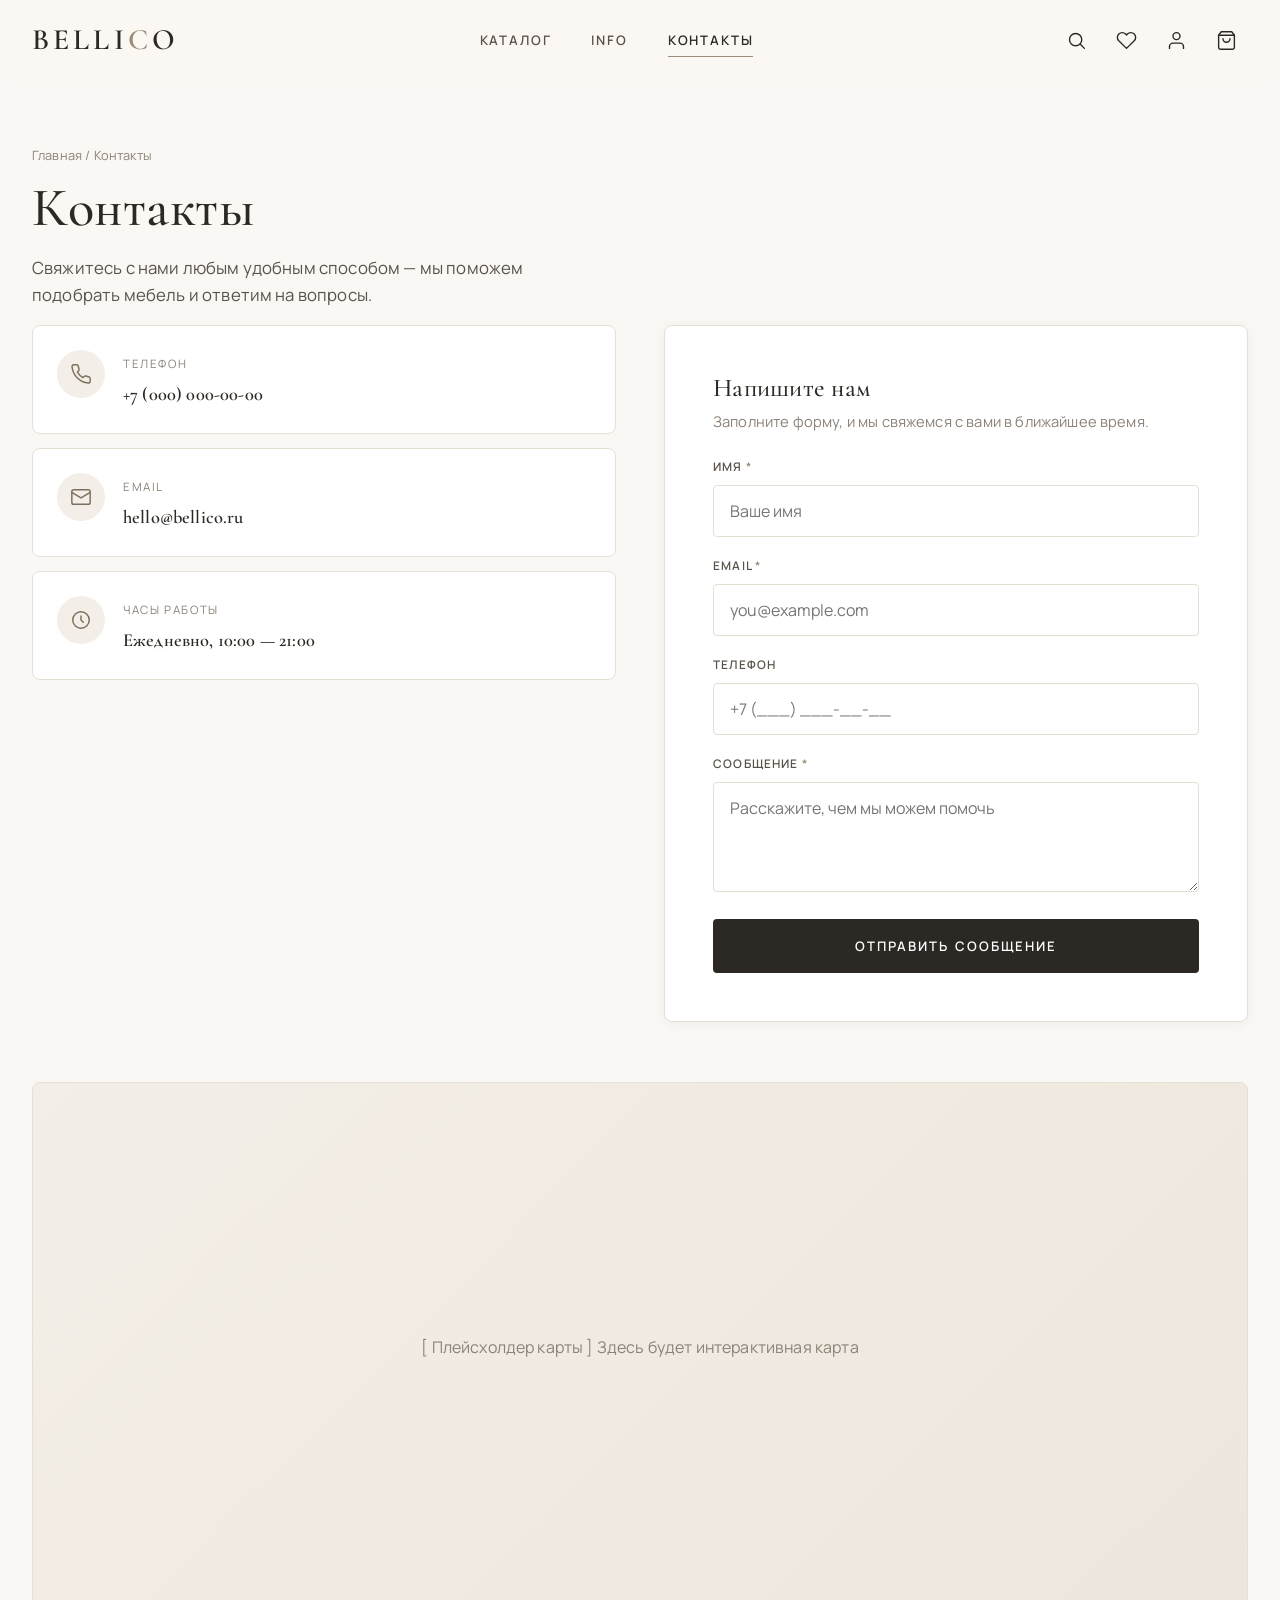
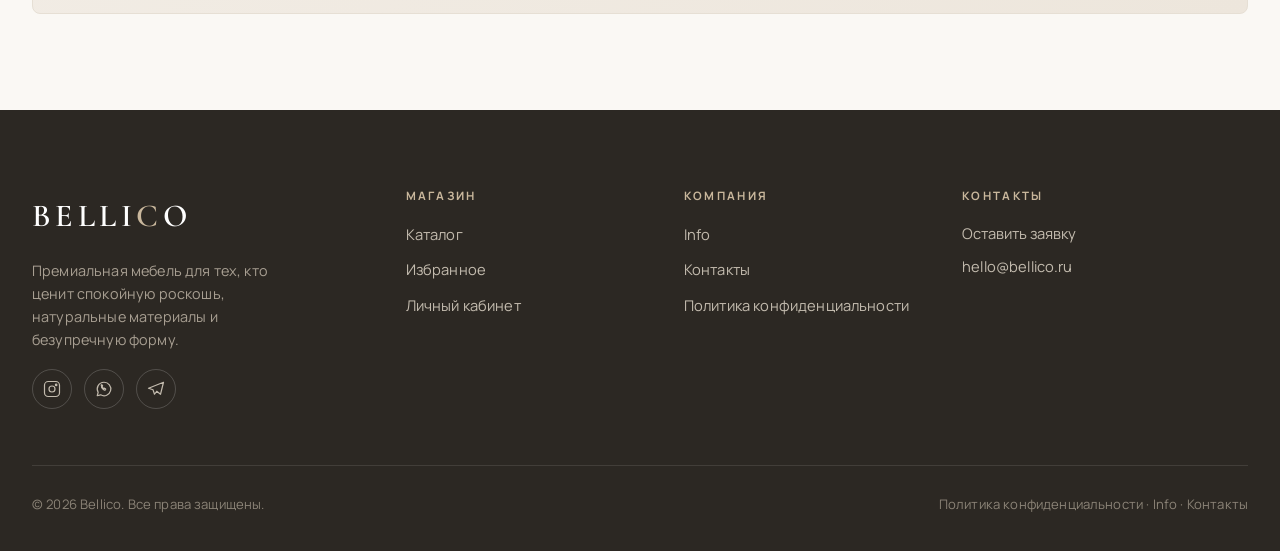
==== contacts.html @ 8c1d2661 "Initial commit: Bellico premium furniture store Static HTML/CSS/JS site with catalog, product modal," ====
<!DOCTYPE html>
<html lang="ru">
<head>
  <meta charset="UTF-8">
  <meta name="viewport" content="width=device-width, initial-scale=1">
  <title>Контакты — Bellico</title>
  <meta name="description" content="Контакты Bellico: телефон, email, адрес и форма обратной связи.">
  <meta name="theme-color" content="#FAF8F4">
  <meta property="og:title" content="Контакты — Bellico">
  <link rel="preconnect" href="https://fonts.googleapis.com">
  <link rel="preconnect" href="https://fonts.gstatic.com" crossorigin>
  <link href="https://fonts.googleapis.com/css2?family=Cormorant+Garamond:ital,wght@0,400;0,500;0,600;1,500&family=Manrope:wght@400;500;600;700&display=swap" rel="stylesheet">
  <link rel="stylesheet" href="css/styles.css">
</head>
<body data-page="contacts">
  <header id="site-header"></header>

  <main id="main">
    <div class="container">
      <div class="page-head">
        <nav class="breadcrumbs" aria-label="Хлебные крошки"><a href="index.html">Главная</a> / Контакты</nav>
        <h1 class="page-head__title">Контакты</h1>
        <p class="section__sub" style="text-align:left;max-width:560px;">Свяжитесь с нами любым удобным способом — мы поможем подобрать мебель и ответим на вопросы.</p>
      </div>

      <div class="contact-grid" style="padding-bottom:20px;">
        <!-- Contact details are edited in ONE place: js/config.js (phone/email/address/hours) -->
        <div class="contact-info">
          <div class="contact-card reveal">
            <span class="contact-card__icon"><svg viewBox="0 0 24 24" fill="none" stroke="currentColor" stroke-width="1.6"><path d="M22 16.9v3a2 2 0 0 1-2.2 2 19.8 19.8 0 0 1-8.6-3 19.5 19.5 0 0 1-6-6 19.8 19.8 0 0 1-3-8.6A2 2 0 0 1 4.1 2h3a2 2 0 0 1 2 1.7c.1 1 .4 1.9.7 2.8a2 2 0 0 1-.5 2.1L8.1 9.9a16 16 0 0 0 6 6l1.3-1.2a2 2 0 0 1 2.1-.5c.9.3 1.8.6 2.8.7a2 2 0 0 1 1.7 2Z"/></svg></span>
            <div><small>Телефон</small>
              <b><a data-field="phone" href="tel:+70000000000">+7 (000) 000-00-00</a></b>
            </div>
          </div>
          <div class="contact-card reveal">
            <span class="contact-card__icon"><svg viewBox="0 0 24 24" fill="none" stroke="currentColor" stroke-width="1.6"><rect x="2" y="4" width="20" height="16" rx="2"/><path d="m22 7-10 6L2 7"/></svg></span>
            <div><small>Email</small>
              <b><a data-field="email" href="mailto:hello@bellico.ru">hello@bellico.ru</a></b>
            </div>
          </div>
          <div class="contact-card reveal">
            <span class="contact-card__icon"><svg viewBox="0 0 24 24" fill="none" stroke="currentColor" stroke-width="1.6"><circle cx="12" cy="12" r="9"/><path d="M12 7v5l3 3"/></svg></span>
            <div><small>Часы работы</small>
              <b data-field="hours">Ежедневно, 10:00 — 21:00</b>
            </div>
          </div>
        </div>

        <!-- CONTACT FORM -->
        <div class="card card--pad-lg reveal">
          <h2 style="font-size:1.6rem;margin-bottom:8px;">Напишите нам</h2>
          <p class="muted" style="margin-bottom:24px;font-size:.92rem;">Заполните форму, и мы свяжемся с вами в ближайшее время.</p>
          <form id="contact-form" novalidate>
            <div class="field">
              <label for="cf-name">Имя <span class="req">*</span></label>
              <input class="input" id="cf-name" name="cf-name" type="text" placeholder="Ваше имя" autocomplete="name">
              <div class="field__error"></div>
            </div>
            <div class="field">
              <label for="cf-email">Email <span class="req">*</span></label>
              <input class="input" id="cf-email" name="cf-email" type="email" placeholder="you@example.com" autocomplete="email">
              <div class="field__error"></div>
            </div>
            <div class="field">
              <label for="cf-phone">Телефон</label>
              <input class="input" id="cf-phone" name="cf-phone" type="tel" placeholder="+7 (___) ___-__-__" autocomplete="tel">
              <div class="field__error"></div>
            </div>
            <div class="field">
              <label for="cf-message">Сообщение <span class="req">*</span></label>
              <textarea class="textarea" id="cf-message" name="cf-message" placeholder="Расскажите, чем мы можем помочь"></textarea>
              <div class="field__error"></div>
            </div>
            <button class="btn btn--block btn--lg" type="submit">Отправить сообщение</button>
          </form>
        </div>
      </div>

      <!-- EDITABLE: map placeholder -->
      <div class="map-block reveal" style="margin-bottom:20px;">
        <span>[ Плейсхолдер карты ] Здесь будет интерактивная карта</span>
      </div>
    </div>
  </main>

  <footer id="site-footer"></footer>

  <script src="js/config.js"></script>
  <script src="js/data.js"></script>
  <script src="js/state.js"></script>
  <script src="js/components.js"></script>
  <script src="js/shop.js"></script>
  <script src="js/account.js"></script>
  <script src="js/checkout.js"></script>
  <script src="js/app.js"></script>
</body>
</html>
---- css/styles.css ----
/* ============================================================
   BELLICO — Premium furniture boutique
   Design system & components
   ============================================================ */

/* ---------- Design tokens ---------- */
:root {
  /* Warm neutral palette */
  --bg:        #FAF8F4; /* ivory */
  --bg-soft:   #F3EEE7; /* warm sand */
  --surface:   #FFFFFF;
  --beige:     #EDE6DC;
  --taupe:     #B9AC9B; /* muted taupe */
  --taupe-dk:  #9C8B76;
  --line:      #E6DFD4;
  --line-soft: #EFE9E1;

  --text:      #2C2823; /* warm near-black */
  --text-soft: #5A534A;
  --muted:     #8C8278;
  --accent:    #9C8B76; /* bronze taupe */
  --accent-dk: #7E6F5C;
  --danger:    #B26A5B;
  --success:   #7C8A6F;

  --gold:      #C9B79C;

  /* Typography */
  --font-serif: "Cormorant Garamond", "Times New Roman", Georgia, serif;
  --font-sans:  "Manrope", -apple-system, BlinkMacSystemFont, "Segoe UI", Roboto, Helvetica, Arial, sans-serif;

  /* Spacing & shape */
  --radius:    4px;
  --radius-lg: 8px;
  --shadow-sm: 0 2px 12px rgba(44, 40, 35, 0.05);
  --shadow:    0 12px 40px rgba(44, 40, 35, 0.10);
  --shadow-lg: 0 30px 80px rgba(44, 40, 35, 0.18);

  --container: 1280px;
  --header-h: 80px;

  --ease: cubic-bezier(0.22, 0.61, 0.36, 1);
  --ease-soft: cubic-bezier(0.4, 0, 0.2, 1);
}

/* ---------- Reset ---------- */
*, *::before, *::after { box-sizing: border-box; }
* { margin: 0; padding: 0; }

html { scroll-behavior: smooth; -webkit-text-size-adjust: 100%; }

body {
  font-family: var(--font-sans);
  color: var(--text);
  background: var(--bg);
  line-height: 1.6;
  font-size: 16px;
  font-weight: 400;
  letter-spacing: 0.01em;
  -webkit-font-smoothing: antialiased;
  -moz-osx-font-smoothing: grayscale;
  overflow-x: hidden;
}

body.no-scroll { overflow: hidden; }

img { max-width: 100%; display: block; }
a { color: inherit; text-decoration: none; }
button { font-family: inherit; cursor: pointer; border: none; background: none; color: inherit; }
input, textarea, select { font-family: inherit; font-size: 1rem; color: inherit; }
ul { list-style: none; }

h1, h2, h3, h4 { font-family: var(--font-serif); font-weight: 500; line-height: 1.1; letter-spacing: 0.01em; }

:focus-visible { outline: 2px solid var(--accent); outline-offset: 3px; border-radius: 2px; }

::selection { background: var(--beige); color: var(--text); }

/* ---------- Layout helpers ---------- */
.container { width: 100%; max-width: var(--container); margin: 0 auto; padding: 0 32px; }

.section { padding: 96px 0; }
.section--tight { padding: 64px 0; }

.section__head { text-align: center; max-width: 640px; margin: 0 auto 56px; }
.section__eyebrow {
  display: inline-block;
  font-family: var(--font-sans);
  font-size: 0.72rem;
  letter-spacing: 0.32em;
  text-transform: uppercase;
  color: var(--accent);
  margin-bottom: 18px;
  font-weight: 600;
}
.section__title { font-size: clamp(2rem, 4vw, 3.1rem); color: var(--text); }
.section__sub { margin-top: 16px; color: var(--text-soft); font-size: 1.05rem; }

.center { text-align: center; }
.mt-48 { margin-top: 48px; }
.muted { color: var(--muted); }

/* ---------- Buttons ---------- */
.btn {
  display: inline-flex;
  align-items: center;
  justify-content: center;
  gap: 10px;
  padding: 15px 32px;
  font-family: var(--font-sans);
  font-size: 0.8rem;
  font-weight: 600;
  letter-spacing: 0.16em;
  text-transform: uppercase;
  border-radius: var(--radius);
  background: var(--text);
  color: #fff;
  transition: background .35s var(--ease), transform .35s var(--ease), box-shadow .35s var(--ease), opacity .3s;
  white-space: nowrap;
}
.btn:hover { background: var(--accent-dk); transform: translateY(-2px); box-shadow: var(--shadow); }
.btn:active { transform: translateY(0); }

.btn--ghost { background: transparent; color: var(--text); border: 1px solid var(--line); }
.btn--ghost:hover { background: var(--text); color: #fff; border-color: var(--text); }

.btn--accent { background: var(--accent); }
.btn--accent:hover { background: var(--accent-dk); }

.btn--block { width: 100%; }
.btn--lg { padding: 18px 44px; font-size: 0.82rem; }
.btn--sm { padding: 11px 20px; font-size: 0.72rem; }

.btn:disabled, .btn[aria-disabled="true"] {
  opacity: 0.5; cursor: not-allowed; transform: none; box-shadow: none; background: var(--taupe);
}

.link-underline {
  position: relative; font-weight: 600; font-size: 0.8rem; letter-spacing: 0.12em;
  text-transform: uppercase; color: var(--accent-dk);
}
.link-underline::after {
  content: ""; position: absolute; left: 0; bottom: -4px; width: 100%; height: 1px;
  background: var(--accent); transform: scaleX(0); transform-origin: left; transition: transform .4s var(--ease);
}
.link-underline:hover::after { transform: scaleX(1); }

/* ============================================================
   HEADER
   ============================================================ */
.header {
  position: sticky; top: 0; z-index: 100;
  background: rgba(250, 248, 244, 0.82);
  backdrop-filter: saturate(140%) blur(14px);
  -webkit-backdrop-filter: saturate(140%) blur(14px);
  border-bottom: 1px solid transparent;
  transition: border-color .4s var(--ease), background .4s var(--ease), box-shadow .4s var(--ease);
}
.header--scrolled { border-bottom-color: var(--line); box-shadow: 0 1px 20px rgba(44,40,35,.04); }

.header__inner {
  height: var(--header-h);
  display: flex; align-items: center; justify-content: space-between; gap: 24px;
}

.logo {
  font-family: var(--font-serif);
  font-size: 1.85rem; font-weight: 600; letter-spacing: 0.14em;
  text-transform: uppercase; color: var(--text); line-height: 1;
}
.logo span { color: var(--accent); }

.nav { display: flex; align-items: center; gap: 40px; }
.nav__link {
  position: relative; font-size: 0.82rem; font-weight: 600; letter-spacing: 0.14em;
  text-transform: uppercase; color: var(--text-soft); padding: 6px 0; transition: color .3s;
}
.nav__link::after {
  content: ""; position: absolute; left: 0; bottom: 0; width: 100%; height: 1px;
  background: var(--accent); transform: scaleX(0); transform-origin: center; transition: transform .4s var(--ease);
}
.nav__link:hover, .nav__link[aria-current="page"] { color: var(--text); }
.nav__link:hover::after, .nav__link[aria-current="page"]::after { transform: scaleX(1); }

.header__actions { display: flex; align-items: center; gap: 6px; }

.icon-btn {
  position: relative;
  width: 44px; height: 44px;
  display: inline-flex; align-items: center; justify-content: center;
  border-radius: 50%; color: var(--text); transition: background .3s, color .3s, transform .3s;
}
.icon-btn:hover { background: var(--beige); transform: translateY(-1px); }
.icon-btn svg { width: 21px; height: 21px; }

.badge {
  position: absolute; top: 4px; right: 4px;
  min-width: 18px; height: 18px; padding: 0 5px;
  border-radius: 999px; background: var(--accent); color: #fff;
  font-size: 0.62rem; font-weight: 700; font-family: var(--font-sans);
  display: flex; align-items: center; justify-content: center;
  transform: scale(0); transition: transform .3s var(--ease);
}
.badge.is-visible { transform: scale(1); }

.burger { display: none; }

/* ============================================================
   HERO
   ============================================================ */
.hero {
  position: relative;
  min-height: calc(86vh - var(--header-h));
  display: flex; align-items: center;
  background: linear-gradient(180deg, var(--bg) 0%, var(--bg-soft) 100%);
  overflow: hidden;
}
.hero__grid {
  display: grid; grid-template-columns: 1.05fr 1fr; gap: 48px; align-items: center; width: 100%;
}
.hero__content { max-width: 540px; }
.hero__eyebrow {
  font-size: 0.72rem; letter-spacing: 0.34em; text-transform: uppercase;
  color: var(--accent); font-weight: 600; margin-bottom: 24px; display: block;
}
.hero__title {
  font-size: clamp(2.8rem, 6vw, 5rem); line-height: 1.02; color: var(--text); margin-bottom: 26px;
}
.hero__title em { font-style: italic; color: var(--accent); }
.hero__text { font-size: 1.12rem; color: var(--text-soft); margin-bottom: 38px; max-width: 460px; }
.hero__actions { display: flex; gap: 16px; flex-wrap: wrap; }

.hero__visual {
  position: relative; aspect-ratio: 4/4.4; border-radius: var(--radius-lg);
  overflow: hidden; box-shadow: var(--shadow-lg);
}
.hero__visual img { width: 100%; height: 100%; object-fit: cover; }
.hero__tag {
  position: absolute; left: 24px; bottom: 24px;
  background: rgba(255,255,255,.9); backdrop-filter: blur(6px);
  padding: 14px 20px; border-radius: var(--radius); box-shadow: var(--shadow-sm);
}
.hero__tag small { display: block; font-size: 0.66rem; letter-spacing: 0.2em; text-transform: uppercase; color: var(--accent); }
.hero__tag strong { font-family: var(--font-serif); font-size: 1.3rem; font-weight: 600; }

/* Marquee strip of values */
.strip { border-top: 1px solid var(--line); border-bottom: 1px solid var(--line); background: var(--surface); }
.strip__row { display: flex; flex-wrap: wrap; justify-content: space-between; gap: 24px; padding: 28px 0; }
.strip__item { display: flex; align-items: center; gap: 14px; color: var(--text-soft); }
.strip__item svg { width: 26px; height: 26px; color: var(--accent); flex: none; }
.strip__item small { display: block; font-size: 0.72rem; letter-spacing: 0.06em; color: var(--muted); }
.strip__item b { font-weight: 600; font-size: 0.92rem; color: var(--text); }

/* ============================================================
   TOOLBAR (search / filter / sort)
   ============================================================ */
.toolbar {
  display: flex; align-items: center; gap: 18px; flex-wrap: wrap;
  margin-bottom: 40px; padding-bottom: 28px; border-bottom: 1px solid var(--line);
}
.toolbar__search {
  position: relative; flex: 1 1 280px; max-width: 360px;
}
.toolbar__search svg { position: absolute; left: 16px; top: 50%; transform: translateY(-50%); width: 18px; height: 18px; color: var(--muted); }
.toolbar__search input {
  width: 100%; padding: 13px 16px 13px 46px;
  border: 1px solid var(--line); border-radius: var(--radius); background: var(--surface);
  transition: border-color .3s, box-shadow .3s;
}
.toolbar__search input:focus { outline: none; border-color: var(--taupe); box-shadow: var(--shadow-sm); }

.filters { display: flex; gap: 10px; flex-wrap: wrap; }
.chip {
  padding: 9px 18px; border: 1px solid var(--line); border-radius: 999px;
  font-size: 0.78rem; font-weight: 600; letter-spacing: 0.04em; color: var(--text-soft);
  background: var(--surface); transition: all .3s var(--ease);
}
.chip:hover { border-color: var(--taupe); color: var(--text); }
.chip.is-active { background: var(--text); color: #fff; border-color: var(--text); }

.toolbar__sort { margin-left: auto; display: flex; align-items: center; gap: 10px; }
.toolbar__sort label { font-size: 0.74rem; letter-spacing: 0.1em; text-transform: uppercase; color: var(--muted); }
.select {
  padding: 11px 38px 11px 16px; border: 1px solid var(--line); border-radius: var(--radius);
  background: var(--surface) url("data:image/svg+xml,%3Csvg xmlns='http://www.w3.org/2000/svg' width='12' height='12' viewBox='0 0 24 24' fill='none' stroke='%238C8278' stroke-width='2'%3E%3Cpath d='M6 9l6 6 6-6'/%3E%3C/svg%3E") no-repeat right 14px center;
  appearance: none; -webkit-appearance: none; font-size: 0.82rem; font-weight: 600; cursor: pointer;
}
.select:focus { outline: none; border-color: var(--taupe); }

.result-count { font-size: 0.85rem; color: var(--muted); margin-bottom: 28px; }

/* ============================================================
   PRODUCT GRID & CARD
   ============================================================ */
.product-grid {
  display: grid; grid-template-columns: repeat(3, 1fr); gap: 36px 32px;
}

.product-card {
  position: relative; cursor: pointer;
  opacity: 0; transform: translateY(24px);
  transition: opacity .7s var(--ease), transform .7s var(--ease);
}
.product-card.is-in { opacity: 1; transform: none; }

.product-card__media {
  position: relative; aspect-ratio: 4/4.6; overflow: hidden;
  border-radius: var(--radius-lg); background: var(--bg-soft); margin-bottom: 18px;
}
.product-card__img {
  width: 100%; height: 100%; object-fit: cover;
  transition: transform 1.1s var(--ease);
}
.product-card:hover .product-card__img { transform: scale(1.07); }

.product-card__overlay {
  position: absolute; inset: 0;
  background: linear-gradient(180deg, rgba(44,40,35,0) 45%, rgba(44,40,35,0.55) 100%);
  opacity: 0; transition: opacity .5s var(--ease);
  display: flex; align-items: flex-end; justify-content: center; padding: 24px;
}
.product-card:hover .product-card__overlay { opacity: 1; }

.product-card__more {
  color: #fff; font-size: 0.74rem; font-weight: 600; letter-spacing: 0.18em; text-transform: uppercase;
  display: inline-flex; align-items: center; gap: 8px;
  transform: translateY(14px); opacity: 0; transition: transform .5s var(--ease) .05s, opacity .5s var(--ease) .05s;
  padding: 11px 22px; border: 1px solid rgba(255,255,255,.6); border-radius: var(--radius);
  background: rgba(255,255,255,.12); backdrop-filter: blur(4px);
}
.product-card:hover .product-card__more { transform: none; opacity: 1; }

.product-card__badge {
  position: absolute; top: 14px; left: 14px; z-index: 2;
  background: var(--surface); color: var(--accent-dk);
  font-size: 0.62rem; font-weight: 700; letter-spacing: 0.14em; text-transform: uppercase;
  padding: 7px 12px; border-radius: 999px; box-shadow: var(--shadow-sm);
}

.fav-btn {
  position: absolute; top: 12px; right: 12px; z-index: 2;
  width: 40px; height: 40px; border-radius: 50%;
  background: rgba(255,255,255,.85); backdrop-filter: blur(6px);
  display: flex; align-items: center; justify-content: center;
  color: var(--text-soft); box-shadow: var(--shadow-sm);
  transition: transform .3s var(--ease), color .3s, background .3s;
}
.fav-btn:hover { transform: scale(1.1); color: var(--danger); }
.fav-btn svg { width: 19px; height: 19px; transition: fill .3s; fill: none; stroke: currentColor; stroke-width: 1.6; }
.fav-btn.is-active { color: var(--danger); }
.fav-btn.is-active svg { fill: var(--danger); }

.product-card__info { display: flex; justify-content: space-between; align-items: baseline; gap: 12px; }
.product-card__cat { font-size: 0.68rem; letter-spacing: 0.16em; text-transform: uppercase; color: var(--accent); margin-bottom: 6px; }
.product-card__name { font-size: 1.32rem; color: var(--text); font-weight: 500; line-height: 1.2; }

.product-card__price {
  font-family: var(--font-serif); font-size: 1.3rem; font-weight: 600; color: var(--text); white-space: nowrap;
  opacity: 0; transform: translateY(6px);
  transition: opacity .45s var(--ease), transform .45s var(--ease);
}
.product-card:hover .product-card__price { opacity: 1; transform: none; }
.product-card__price del { color: var(--muted); font-size: 0.85em; margin-right: 8px; font-weight: 400; }

.product-card__swatches { display: flex; gap: 6px; margin-top: 12px; }
.swatch-dot { width: 16px; height: 16px; border-radius: 50%; border: 1px solid rgba(0,0,0,.08); box-shadow: inset 0 0 0 2px var(--surface); }

.load-more-wrap { display: flex; justify-content: center; margin-top: 64px; }

.empty-state { text-align: center; padding: 80px 20px; color: var(--muted); }
.empty-state h3 { font-size: 1.6rem; color: var(--text); margin-bottom: 10px; }

/* ============================================================
   MODAL (product quick view)
   ============================================================ */
.modal {
  position: fixed; inset: 0; z-index: 1000;
  display: flex; align-items: center; justify-content: center; padding: 32px;
  visibility: hidden; opacity: 0; transition: opacity .4s var(--ease), visibility .4s;
}
.modal.is-open { visibility: visible; opacity: 1; }
.modal__overlay { position: absolute; inset: 0; background: rgba(30, 27, 23, 0.55); backdrop-filter: blur(4px); }

.modal__dialog {
  position: relative; z-index: 2;
  width: 100%; max-width: 1060px; max-height: 90vh; overflow-y: auto;
  background: var(--surface); border-radius: var(--radius-lg); box-shadow: var(--shadow-lg);
  transform: translateY(30px) scale(.98); transition: transform .45s var(--ease);
}
.modal.is-open .modal__dialog { transform: none; }

.modal__close {
  position: absolute; top: 18px; right: 18px; z-index: 5;
  width: 44px; height: 44px; border-radius: 50%; background: rgba(255,255,255,.9);
  display: flex; align-items: center; justify-content: center; color: var(--text);
  box-shadow: var(--shadow-sm); transition: transform .3s, background .3s;
}
.modal__close:hover { transform: rotate(90deg); background: var(--beige); }
.modal__close svg { width: 20px; height: 20px; }

.modal__grid { display: grid; grid-template-columns: 1.05fr 1fr; }

.gallery { background: var(--bg-soft); padding: 24px; display: flex; flex-direction: column; gap: 16px; }
.gallery__main { aspect-ratio: 4/4.4; border-radius: var(--radius); overflow: hidden; background: var(--beige); }
.gallery__main img { width: 100%; height: 100%; object-fit: cover; animation: fade .5s var(--ease); }
.gallery__thumbs { display: flex; gap: 12px; }
.gallery__thumb {
  flex: 1; aspect-ratio: 1; border-radius: var(--radius); overflow: hidden;
  border: 2px solid transparent; transition: border-color .3s; opacity: .7;
}
.gallery__thumb img { width: 100%; height: 100%; object-fit: cover; }
.gallery__thumb.is-active { border-color: var(--accent); opacity: 1; }
.gallery__thumb:hover { opacity: 1; }

.modal__body { padding: 44px 44px 40px; }
.modal__cat { font-size: 0.7rem; letter-spacing: 0.2em; text-transform: uppercase; color: var(--accent); margin-bottom: 12px; }
.modal__title { font-size: 2.4rem; color: var(--text); margin-bottom: 16px; }
.modal__price { font-family: var(--font-serif); font-size: 2rem; font-weight: 600; color: var(--text); margin-bottom: 22px; }
.modal__price del { color: var(--muted); font-size: 0.6em; margin-right: 12px; font-weight: 400; }
.modal__desc { color: var(--text-soft); margin-bottom: 28px; line-height: 1.7; }

.modal__section-title {
  font-family: var(--font-sans); font-size: 0.72rem; letter-spacing: 0.2em; text-transform: uppercase;
  color: var(--muted); margin-bottom: 16px; font-weight: 700;
}

.specs { width: 100%; margin-bottom: 30px; border-top: 1px solid var(--line); }
.specs__row { display: flex; justify-content: space-between; gap: 16px; padding: 12px 0; border-bottom: 1px solid var(--line-soft); }
.specs__row dt { color: var(--muted); font-size: 0.9rem; }
.specs__row dd { color: var(--text); font-weight: 600; font-size: 0.9rem; text-align: right; }

.variants { margin-bottom: 32px; }
.variants__grid { display: flex; gap: 12px; flex-wrap: wrap; }
.variant-card {
  display: flex; align-items: center; gap: 12px; padding: 8px 14px 8px 8px;
  border: 1px solid var(--line); border-radius: var(--radius); background: var(--surface);
  transition: border-color .3s, box-shadow .3s, transform .3s;
}
.variant-card:hover { border-color: var(--taupe); transform: translateY(-2px); box-shadow: var(--shadow-sm); }
.variant-card.is-active { border-color: var(--accent); box-shadow: 0 0 0 1px var(--accent); }
.variant-card__swatch { width: 44px; height: 44px; border-radius: var(--radius); object-fit: cover; border: 1px solid var(--line); }
.variant-card__label { text-align: left; }
.variant-card__label b { display: block; font-size: 0.85rem; font-weight: 600; }
.variant-card__label small { font-size: 0.75rem; color: var(--muted); }

.modal__buy { display: flex; align-items: stretch; gap: 14px; margin-bottom: 14px; flex-wrap: wrap; }

.qty {
  display: inline-flex; align-items: center; border: 1px solid var(--line); border-radius: var(--radius); overflow: hidden;
}
.qty button { width: 46px; height: 52px; font-size: 1.2rem; color: var(--text-soft); transition: background .25s; }
.qty button:hover { background: var(--beige); }
.qty input { width: 46px; height: 52px; text-align: center; border: none; background: transparent; font-weight: 700; }
.qty input::-webkit-outer-spin-button, .qty input::-webkit-inner-spin-button { -webkit-appearance: none; }

.modal__buy .btn { flex: 1; }

.modal__note { display: flex; align-items: center; gap: 10px; color: var(--muted); font-size: 0.82rem; margin-top: 8px; }
.modal__note svg { width: 16px; height: 16px; color: var(--accent); flex: none; }

/* ============================================================
   CART DRAWER
   ============================================================ */
.drawer { position: fixed; inset: 0; z-index: 1100; visibility: hidden; }
.drawer.is-open { visibility: visible; }
.drawer__overlay {
  position: absolute; inset: 0; background: rgba(30,27,23,.5);
  opacity: 0; transition: opacity .45s var(--ease);
}
.drawer.is-open .drawer__overlay { opacity: 1; }
.drawer__panel {
  position: absolute; top: 0; right: 0; height: 100%; width: 440px; max-width: 92vw;
  background: var(--surface); box-shadow: var(--shadow-lg);
  display: flex; flex-direction: column;
  transform: translateX(100%); transition: transform .5s var(--ease);
}
.drawer.is-open .drawer__panel { transform: none; }

.drawer__head {
  display: flex; align-items: center; justify-content: space-between;
  padding: 26px 28px; border-bottom: 1px solid var(--line);
}
.drawer__head h3 { font-size: 1.5rem; }
.drawer__head span { color: var(--muted); font-size: 0.85rem; font-family: var(--font-sans); }

.drawer__body { flex: 1; overflow-y: auto; padding: 8px 28px; }

.cart-item { display: flex; gap: 16px; padding: 20px 0; border-bottom: 1px solid var(--line-soft); }
.cart-item__img { width: 84px; height: 96px; border-radius: var(--radius); object-fit: cover; background: var(--bg-soft); flex: none; }
.cart-item__main { flex: 1; min-width: 0; }
.cart-item__name { font-family: var(--font-serif); font-size: 1.18rem; font-weight: 600; line-height: 1.2; }
.cart-item__variant { font-size: 0.78rem; color: var(--muted); margin: 2px 0 10px; }
.cart-item__row { display: flex; align-items: center; justify-content: space-between; }
.cart-item__price { font-weight: 700; font-family: var(--font-serif); font-size: 1.1rem; }

.qty--sm { border-color: var(--line); }
.qty--sm button { width: 32px; height: 34px; font-size: 1rem; }
.qty--sm input { width: 34px; height: 34px; font-size: 0.85rem; }

.cart-item__remove { font-size: 0.74rem; color: var(--muted); letter-spacing: 0.04em; margin-top: 10px; transition: color .3s; }
.cart-item__remove:hover { color: var(--danger); }

.drawer__empty { text-align: center; padding: 60px 24px; color: var(--muted); }
.drawer__empty svg { width: 48px; height: 48px; color: var(--taupe); margin-bottom: 18px; }
.drawer__empty h4 { font-size: 1.4rem; color: var(--text); margin-bottom: 8px; }

.drawer__foot { padding: 24px 28px; border-top: 1px solid var(--line); background: var(--bg-soft); }
.drawer__total { display: flex; justify-content: space-between; align-items: baseline; margin-bottom: 8px; }
.drawer__total span { color: var(--text-soft); }
.drawer__total b { font-family: var(--font-serif); font-size: 1.7rem; font-weight: 600; }
.drawer__sub { font-size: 0.78rem; color: var(--muted); margin-bottom: 18px; }
.drawer__foot .btn { margin-bottom: 10px; }

/* ============================================================
   FORMS / AUTH / ACCOUNT
   ============================================================ */
.page-head { padding: 64px 0 16px; }
.page-head__eyebrow { font-size: 0.72rem; letter-spacing: 0.3em; text-transform: uppercase; color: var(--accent); font-weight: 600; }
.page-head__title { font-size: clamp(2.2rem, 5vw, 3.4rem); margin-top: 14px; }
.breadcrumbs { font-size: 0.8rem; color: var(--muted); margin-bottom: 8px; }
.breadcrumbs a:hover { color: var(--accent); }

.field { margin-bottom: 20px; }
.field label { display: block; font-size: 0.74rem; letter-spacing: 0.1em; text-transform: uppercase; color: var(--text-soft); font-weight: 600; margin-bottom: 8px; }
.field .req { color: var(--accent); }
.input, .textarea {
  width: 100%; padding: 14px 16px; border: 1px solid var(--line); border-radius: var(--radius);
  background: var(--surface); transition: border-color .3s, box-shadow .3s;
}
.input:focus, .textarea:focus, .select:focus { outline: none; border-color: var(--taupe); box-shadow: var(--shadow-sm); }
.textarea { resize: vertical; min-height: 110px; }
.field__error { color: var(--danger); font-size: 0.78rem; margin-top: 6px; display: none; }
.field.has-error .input, .field.has-error .textarea { border-color: var(--danger); }
.field.has-error .field__error { display: block; }
.form-grid { display: grid; grid-template-columns: 1fr 1fr; gap: 0 24px; }
.form-grid .span-2 { grid-column: 1 / -1; }

.auth-wrap { max-width: 460px; margin: 0 auto; }
.card {
  background: var(--surface); border: 1px solid var(--line); border-radius: var(--radius-lg);
  padding: 40px; box-shadow: var(--shadow-sm);
}
.card--pad-lg { padding: 48px; }

.auth-tabs { display: flex; border-bottom: 1px solid var(--line); margin-bottom: 32px; }
.auth-tabs button {
  flex: 1; padding: 14px 0; font-weight: 600; letter-spacing: 0.06em; color: var(--muted);
  border-bottom: 2px solid transparent; margin-bottom: -1px; transition: color .3s, border-color .3s;
}
.auth-tabs button.is-active { color: var(--text); border-bottom-color: var(--accent); }

.form-aside { font-size: 0.85rem; color: var(--muted); text-align: center; margin-top: 18px; }
.form-aside a { color: var(--accent-dk); font-weight: 600; }

.checkbox { display: flex; gap: 10px; align-items: flex-start; font-size: 0.85rem; color: var(--text-soft); cursor: pointer; }
.checkbox input { margin-top: 3px; accent-color: var(--accent); width: 16px; height: 16px; }

/* Dashboard */
.dash { display: grid; grid-template-columns: 260px 1fr; gap: 40px; align-items: start; }
.dash__nav { position: sticky; top: calc(var(--header-h) + 24px); display: flex; flex-direction: column; gap: 4px;
  background: var(--surface); border: 1px solid var(--line); border-radius: var(--radius-lg); padding: 14px; }
.dash__user { padding: 18px 14px 20px; border-bottom: 1px solid var(--line-soft); margin-bottom: 10px; }
.dash__avatar { width: 56px; height: 56px; border-radius: 50%; background: var(--beige); color: var(--accent-dk);
  display: flex; align-items: center; justify-content: center; font-family: var(--font-serif); font-size: 1.5rem; font-weight: 600; margin-bottom: 12px; }
.dash__user b { display: block; font-size: 1rem; }
.dash__user small { color: var(--muted); font-size: 0.8rem; word-break: break-all; }
.dash__nav button {
  text-align: left; padding: 12px 14px; border-radius: var(--radius); font-size: 0.9rem; font-weight: 600;
  color: var(--text-soft); display: flex; align-items: center; gap: 12px; transition: background .3s, color .3s;
}
.dash__nav button svg { width: 18px; height: 18px; color: var(--muted); }
.dash__nav button:hover { background: var(--bg-soft); color: var(--text); }
.dash__nav button.is-active { background: var(--text); color: #fff; }
.dash__nav button.is-active svg { color: var(--gold); }
.dash__nav .logout { color: var(--danger); margin-top: 6px; border-top: 1px solid var(--line-soft); border-radius: 0; padding-top: 16px; }

.dash__panel { min-height: 360px; }
.panel { display: none; animation: fade .4s var(--ease); }
.panel.is-active { display: block; }
.panel__title { font-size: 1.8rem; margin-bottom: 24px; }

.info-row { display: flex; justify-content: space-between; gap: 16px; padding: 16px 0; border-bottom: 1px solid var(--line-soft); }
.info-row span { color: var(--muted); }
.info-row b { font-weight: 600; }

.order-card { border: 1px solid var(--line); border-radius: var(--radius-lg); padding: 22px; margin-bottom: 18px; }
.order-card__head { display: flex; justify-content: space-between; flex-wrap: wrap; gap: 12px; margin-bottom: 16px; padding-bottom: 16px; border-bottom: 1px solid var(--line-soft); }
.order-card__head h4 { font-size: 1.2rem; }
.order-card__head small { color: var(--muted); }
.status { font-size: 0.7rem; font-weight: 700; letter-spacing: 0.08em; text-transform: uppercase; padding: 6px 12px; border-radius: 999px; background: var(--bg-soft); color: var(--success); }
.order-line { display: flex; align-items: center; gap: 14px; padding: 8px 0; }
.order-line img { width: 54px; height: 60px; border-radius: var(--radius); object-fit: cover; }
.order-line .ol-name { flex: 1; font-weight: 600; font-size: 0.9rem; }
.order-card__total { text-align: right; margin-top: 14px; font-family: var(--font-serif); font-size: 1.3rem; font-weight: 600; }

.address-card { border: 1px solid var(--line); border-radius: var(--radius-lg); padding: 22px; margin-bottom: 16px; position: relative; }
.address-card h4 { font-size: 1.1rem; margin-bottom: 6px; }
.address-card p { color: var(--text-soft); font-size: 0.9rem; }
.address-card__del { position: absolute; top: 18px; right: 18px; color: var(--muted); font-size: 0.78rem; }
.address-card__del:hover { color: var(--danger); }

.fav-grid { display: grid; grid-template-columns: repeat(3, 1fr); gap: 28px; }

/* ============================================================
   CHECKOUT
   ============================================================ */
.checkout-grid { display: grid; grid-template-columns: 1.2fr 0.8fr; gap: 48px; align-items: start; }
.checkout-section { margin-bottom: 40px; }
.checkout-section__title { display: flex; align-items: center; gap: 14px; font-size: 1.5rem; margin-bottom: 22px; }
.checkout-section__num {
  width: 34px; height: 34px; border-radius: 50%; background: var(--text); color: #fff;
  display: flex; align-items: center; justify-content: center; font-family: var(--font-sans); font-size: 0.9rem; font-weight: 700; flex: none;
}

.pay-options { display: grid; gap: 12px; }
.pay-option {
  display: flex; align-items: center; gap: 16px; padding: 18px 20px;
  border: 1px solid var(--line); border-radius: var(--radius); background: var(--surface);
  transition: border-color .3s, box-shadow .3s; cursor: pointer;
}
.pay-option:hover { border-color: var(--taupe); }
.pay-option.is-active { border-color: var(--accent); box-shadow: 0 0 0 1px var(--accent); }
.pay-option input { accent-color: var(--accent); width: 18px; height: 18px; }
.pay-option__icon { width: 46px; height: 32px; border-radius: 4px; background: var(--bg-soft); display: flex; align-items: center; justify-content: center; color: var(--accent-dk); }
.pay-option__icon svg { width: 24px; height: 24px; }
.pay-option__main { flex: 1; }
.pay-option__main b { display: block; font-size: 0.95rem; }
.pay-option__main small { color: var(--muted); font-size: 0.8rem; }
.pay-option__tag { font-size: 0.64rem; letter-spacing: 0.1em; text-transform: uppercase; color: var(--muted); border: 1px solid var(--line); padding: 4px 9px; border-radius: 999px; }

.demo-note {
  display: flex; gap: 12px; align-items: flex-start; margin-top: 16px; padding: 16px 18px;
  background: var(--bg-soft); border-radius: var(--radius); font-size: 0.84rem; color: var(--text-soft);
}
.demo-note svg { width: 20px; height: 20px; color: var(--accent); flex: none; margin-top: 1px; }

.summary { position: sticky; top: calc(var(--header-h) + 24px); }
.summary__items { margin-bottom: 20px; }
.summary__item { display: flex; gap: 14px; padding: 12px 0; border-bottom: 1px solid var(--line-soft); }
.summary__item img { width: 56px; height: 64px; border-radius: var(--radius); object-fit: cover; }
.summary__item .si-main { flex: 1; }
.summary__item .si-name { font-weight: 600; font-size: 0.88rem; }
.summary__item .si-qty { color: var(--muted); font-size: 0.78rem; }
.summary__item .si-price { font-weight: 700; font-family: var(--font-serif); }
.summary__row { display: flex; justify-content: space-between; padding: 8px 0; color: var(--text-soft); font-size: 0.92rem; }
.summary__row--total { border-top: 1px solid var(--line); margin-top: 8px; padding-top: 16px; font-size: 1.1rem; color: var(--text); }
.summary__row--total b { font-family: var(--font-serif); font-size: 1.6rem; font-weight: 600; }

.success-box { max-width: 560px; margin: 0 auto; text-align: center; padding: 40px; }
.success-box__icon { width: 84px; height: 84px; border-radius: 50%; background: var(--bg-soft); color: var(--success);
  display: flex; align-items: center; justify-content: center; margin: 0 auto 28px; }
.success-box__icon svg { width: 40px; height: 40px; }

/* ============================================================
   INFO / CONTACTS / PRIVACY (editable content blocks)
   ============================================================ */
.info-block {
  scroll-margin-top: calc(var(--header-h) + 20px);
  padding: 40px; background: var(--surface); border: 1px solid var(--line);
  border-radius: var(--radius-lg); margin-bottom: 24px;
}
.info-block h2 { font-size: 1.9rem; margin-bottom: 8px; }
.info-block .editable-tag {
  display: inline-block; font-size: 0.62rem; letter-spacing: 0.14em; text-transform: uppercase;
  color: var(--accent); background: var(--bg-soft); padding: 4px 10px; border-radius: 999px; margin-bottom: 18px;
}
.info-block p { color: var(--text-soft); margin-bottom: 14px; }
.info-block ul.dash-list { margin: 14px 0; }
.info-block ul.dash-list li { position: relative; padding-left: 22px; margin-bottom: 10px; color: var(--text-soft); }
.info-block ul.dash-list li::before { content: "—"; position: absolute; left: 0; color: var(--accent); }

.info-layout { display: grid; grid-template-columns: 240px 1fr; gap: 40px; align-items: start; }
.info-side { position: sticky; top: calc(var(--header-h) + 24px); }
.info-side a { display: block; padding: 11px 16px; border-radius: var(--radius); color: var(--text-soft); font-weight: 600; font-size: 0.9rem; transition: background .3s, color .3s; }
.info-side a:hover { background: var(--bg-soft); color: var(--text); }

.contact-grid { display: grid; grid-template-columns: 1fr 1fr; gap: 48px; align-items: start; }
.contact-info { display: flex; flex-direction: column; gap: 14px; }
.contact-card { display: flex; gap: 18px; align-items: flex-start; padding: 24px; background: var(--surface); border: 1px solid var(--line); border-radius: var(--radius-lg); }
.contact-card__icon { width: 48px; height: 48px; border-radius: 50%; background: var(--bg-soft); color: var(--accent-dk); display: flex; align-items: center; justify-content: center; flex: none; }
.contact-card__icon svg { width: 22px; height: 22px; }
.contact-card small { font-size: 0.72rem; letter-spacing: 0.14em; text-transform: uppercase; color: var(--muted); }
.contact-card b { display: block; font-size: 1.15rem; font-family: var(--font-serif); font-weight: 600; margin-top: 4px; }
.map-block { aspect-ratio: 16/7; border-radius: var(--radius-lg); overflow: hidden; margin-top: 40px;
  background: linear-gradient(135deg, var(--bg-soft), var(--beige)); display: flex; align-items: center; justify-content: center; color: var(--muted); border: 1px solid var(--line); }

.legal { max-width: 820px; margin: 0 auto; }
.legal h2 { font-size: 1.5rem; margin: 40px 0 14px; }
.legal h3 { font-size: 1.15rem; margin: 24px 0 10px; font-family: var(--font-sans); font-weight: 700; }
.legal p, .legal li { color: var(--text-soft); margin-bottom: 12px; }
.legal ol, .legal ul { padding-left: 22px; margin-bottom: 16px; }
.legal ol li, .legal ul li { margin-bottom: 8px; }
.legal .meta { color: var(--muted); font-size: 0.88rem; margin-bottom: 30px; }

/* ============================================================
   FOOTER
   ============================================================ */
.footer { background: var(--text); color: #D9D2C7; padding: 80px 0 36px; margin-top: 96px; }
.footer__grid { display: grid; grid-template-columns: 1.4fr 1fr 1fr 1.2fr; gap: 40px; padding-bottom: 56px; border-bottom: 1px solid rgba(255,255,255,.1); }
.footer__logo { font-family: var(--font-serif); font-size: 2rem; font-weight: 600; letter-spacing: 0.14em; color: #fff; text-transform: uppercase; }
.footer__logo span { color: var(--gold); }
.footer__about { margin-top: 18px; font-size: 0.9rem; color: #A89F92; max-width: 280px; }
.footer__col h4 { font-family: var(--font-sans); font-size: 0.72rem; letter-spacing: 0.2em; text-transform: uppercase; color: var(--gold); margin-bottom: 20px; font-weight: 700; }
.footer__col a, .footer__col p, .footer__col button { display: block; width: 100%; text-align: left; color: #C3BBAE; font-size: 0.92rem; margin-bottom: 12px; transition: color .3s; }
.footer__col a:hover, .footer__col button:hover { color: #fff; }
.footer__social { display: flex; gap: 12px; margin-top: 18px; }
.footer__social a { width: 40px; height: 40px; border-radius: 50%; border: 1px solid rgba(255,255,255,.18); display: flex; align-items: center; justify-content: center; color: #C3BBAE; }
.footer__social a:hover { background: rgba(255,255,255,.08); color: #fff; }
.footer__social svg { width: 18px; height: 18px; }
.footer__bottom { display: flex; justify-content: space-between; flex-wrap: wrap; gap: 12px; padding-top: 28px; font-size: 0.82rem; color: #8B8377; }
.footer__bottom a:hover { color: #fff; }

/* ============================================================
   TOAST
   ============================================================ */
.toast-wrap { position: fixed; bottom: 28px; left: 50%; transform: translateX(-50%); z-index: 1300; display: flex; flex-direction: column; gap: 10px; align-items: center; width: max-content; max-width: 92vw; }
.toast {
  display: flex; align-items: center; gap: 12px; background: var(--text); color: #fff;
  padding: 15px 22px; border-radius: var(--radius); box-shadow: var(--shadow-lg); font-size: 0.9rem;
  transform: translateY(20px); opacity: 0; transition: transform .4s var(--ease), opacity .4s var(--ease);
}
.toast.is-in { transform: none; opacity: 1; }
.toast svg { width: 20px; height: 20px; color: var(--gold); flex: none; }

/* ============================================================
   MOBILE MENU
   ============================================================ */
.mobile-menu { position: fixed; inset: 0; z-index: 1050; visibility: hidden; }
.mobile-menu.is-open { visibility: visible; }
.mobile-menu__overlay { position: absolute; inset: 0; background: rgba(30,27,23,.5); opacity: 0; transition: opacity .4s; }
.mobile-menu.is-open .mobile-menu__overlay { opacity: 1; }
.mobile-menu__panel {
  position: absolute; top: 0; left: 0; height: 100%; width: 320px; max-width: 86vw; background: var(--bg);
  transform: translateX(-100%); transition: transform .45s var(--ease); padding: 28px 28px; display: flex; flex-direction: column;
}
.mobile-menu.is-open .mobile-menu__panel { transform: none; }
.mobile-menu__head { display: flex; justify-content: space-between; align-items: center; margin-bottom: 40px; }
.mobile-menu__nav { display: flex; flex-direction: column; gap: 4px; }
.mobile-menu__nav a { font-family: var(--font-serif); font-size: 1.8rem; padding: 12px 0; border-bottom: 1px solid var(--line-soft); color: var(--text); }
.mobile-menu__foot { margin-top: auto; display: flex; flex-direction: column; gap: 14px; }

/* ============================================================
   ANIMATIONS
   ============================================================ */
@keyframes fade { from { opacity: 0; } to { opacity: 1; } }
@keyframes fadeUp { from { opacity: 0; transform: translateY(24px); } to { opacity: 1; transform: none; } }

.reveal { opacity: 0; transform: translateY(28px); transition: opacity .8s var(--ease), transform .8s var(--ease); }
.reveal.is-in { opacity: 1; transform: none; }

@media (prefers-reduced-motion: reduce) {
  *, *::before, *::after { animation-duration: .001ms !important; transition-duration: .001ms !important; scroll-behavior: auto !important; }
  .product-card, .reveal { opacity: 1 !important; transform: none !important; }
}

/* ============================================================
   RESPONSIVE — Mobile (no tablet-specific layout)
   ============================================================ */
@media (max-width: 1080px) {
  .product-grid { grid-template-columns: repeat(2, 1fr); gap: 28px 22px; }
  .fav-grid { grid-template-columns: repeat(2, 1fr); }
  .hero__grid { grid-template-columns: 1fr; gap: 40px; }
  .hero__visual { max-width: 460px; margin: 0 auto; }
}

@media (max-width: 860px) {
  .nav, .header__actions .desktop-only { display: none; }
  .burger { display: inline-flex; }
  .section { padding: 64px 0; }
  .container { padding: 0 20px; }

  .modal { padding: 0; align-items: flex-end; }
  .modal__dialog { max-width: 100%; max-height: 94vh; border-radius: var(--radius-lg) var(--radius-lg) 0 0; }
  .modal__grid { grid-template-columns: 1fr; }
  .modal__body { padding: 32px 24px 36px; }
  .modal__title { font-size: 1.9rem; }

  .dash { grid-template-columns: 1fr; }
  .dash__nav { position: static; flex-direction: row; overflow-x: auto; gap: 6px; }
  .dash__nav .dash__user { display: none; }
  .dash__nav button { white-space: nowrap; }
  .dash__nav .logout { border-top: none; padding-top: 12px; }

  .checkout-grid { grid-template-columns: 1fr; gap: 32px; }
  .summary { position: static; }
  .contact-grid { grid-template-columns: 1fr; gap: 32px; }
  .info-layout { grid-template-columns: 1fr; }
  .info-side { position: static; display: flex; gap: 8px; overflow-x: auto; margin-bottom: 8px; }
  .info-side a { white-space: nowrap; }
  .form-grid { grid-template-columns: 1fr; }
  .footer__grid { grid-template-columns: 1fr 1fr; gap: 32px; }
}

@media (max-width: 560px) {
  .product-grid { grid-template-columns: 1fr; gap: 28px; }
  .product-card__media { aspect-ratio: 4/4; }
  .fav-grid { grid-template-columns: 1fr; }
  .footer__grid { grid-template-columns: 1fr; }
  .hero__title { font-size: 2.6rem; }
  .toolbar__sort { margin-left: 0; width: 100%; }
  .section__head { margin-bottom: 36px; }
  /* On touch devices reveal price & detail without hover */
  .product-card__price { opacity: 1; transform: none; }
  .product-card__info { flex-direction: column; gap: 4px; }
}

@media (hover: none) {
  .product-card__price { opacity: 1; transform: none; }
}
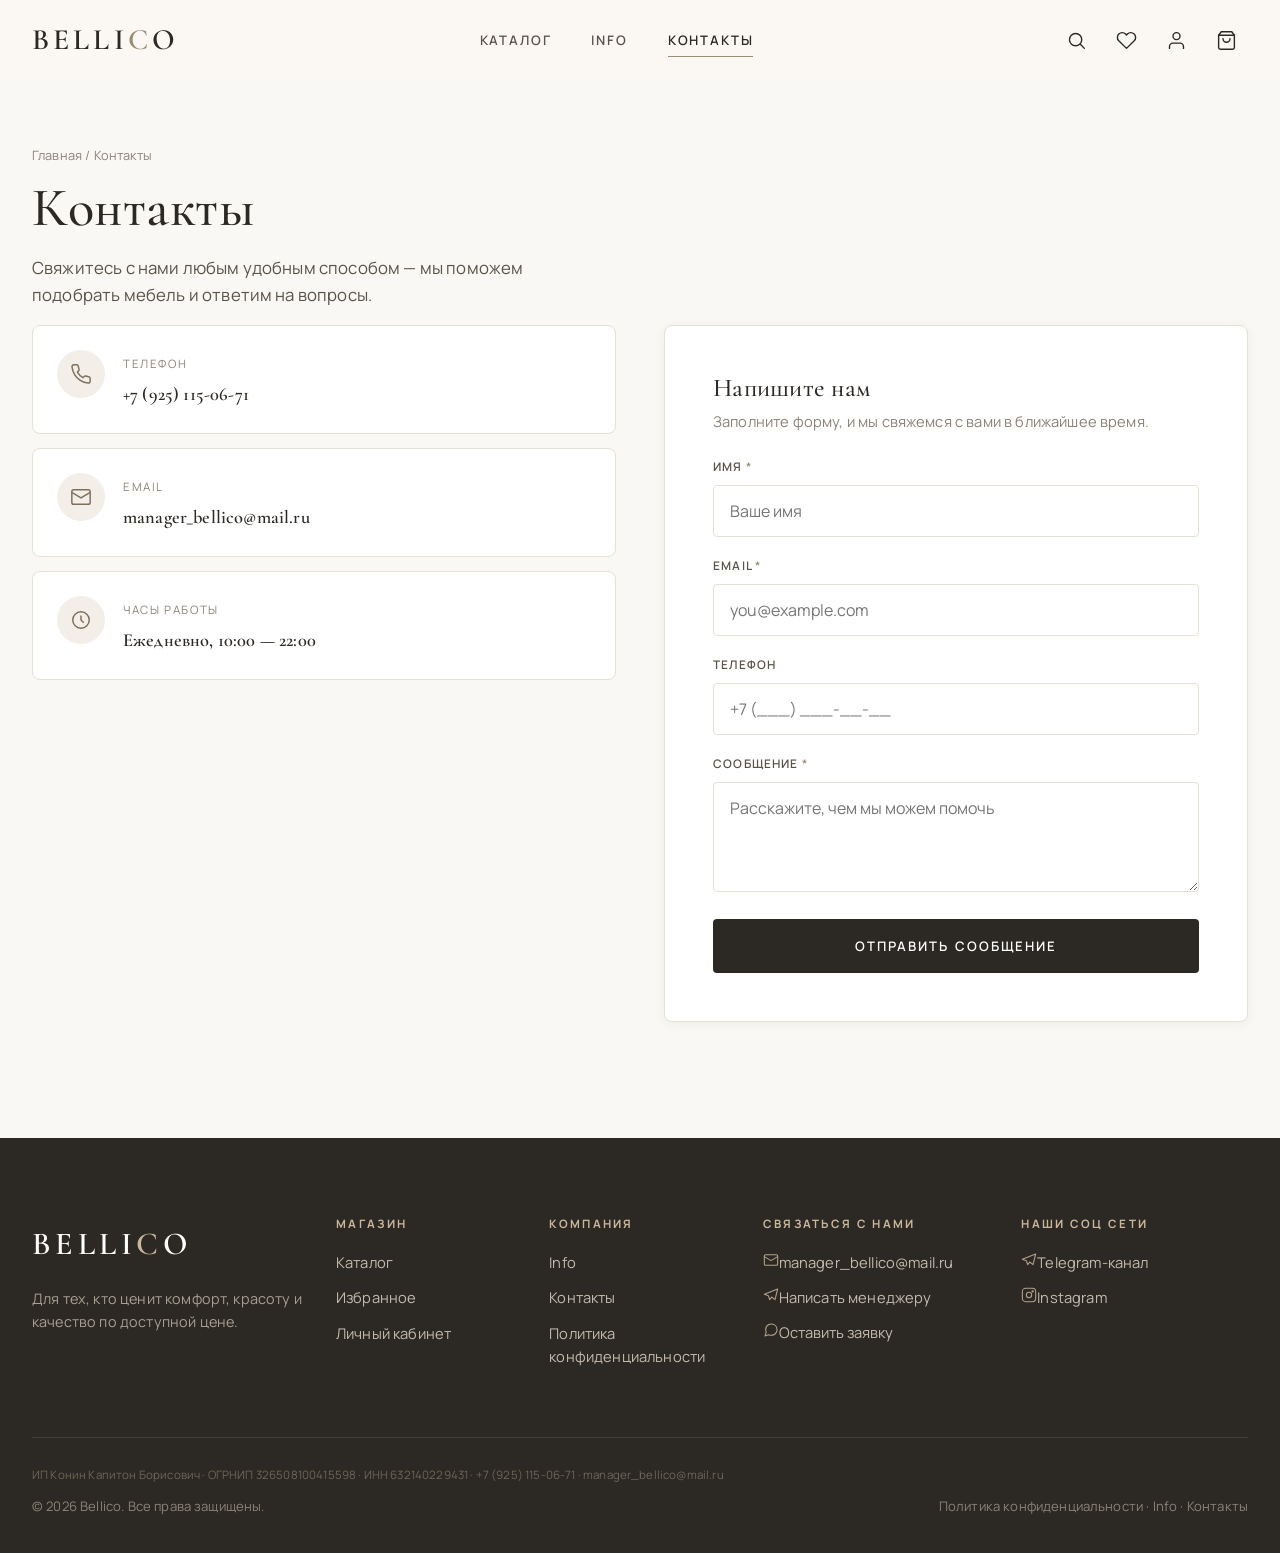
==== commit b97979b5: "6 pravka" ====
--- a/contacts.html
+++ b/contacts.html
@@ -75,11 +75,6 @@
           </form>
         </div>
       </div>
-
-      <!-- EDITABLE: map placeholder -->
-      <div class="map-block reveal" style="margin-bottom:20px;">
-        <span>[ Плейсхолдер карты ] Здесь будет интерактивная карта</span>
-      </div>
     </div>
   </main>
 
--- a/css/styles.css
+++ b/css/styles.css
@@ -668,11 +668,37 @@
 .info-block ul.dash-list { margin: 14px 0; }
 .info-block ul.dash-list li { position: relative; padding-left: 22px; margin-bottom: 10px; color: var(--text-soft); }
 .info-block ul.dash-list li::before { content: "—"; position: absolute; left: 0; color: var(--accent); }
-
-.info-layout { display: grid; grid-template-columns: 240px 1fr; gap: 40px; align-items: start; }
-.info-side { position: sticky; top: calc(var(--header-h) + 24px); }
-.info-side a { display: block; padding: 11px 16px; border-radius: var(--radius); color: var(--text-soft); font-weight: 600; font-size: 0.9rem; transition: background .3s, color .3s; }
-.info-side a:hover { background: var(--bg-soft); color: var(--text); }
+.info-block ul.dash-list li strong { color: var(--text); font-weight: 700; }
+
+.info-layout { display: grid; grid-template-columns: 200px 1fr; gap: 32px; align-items: start; }
+.info-side { position: sticky; top: calc(var(--header-h) + 24px); display: flex; flex-direction: column; gap: 8px; }
+.info-side a {
+  display: flex; align-items: center; gap: 12px; padding: 12px 16px;
+  border-radius: var(--radius-lg); background: var(--surface); border: 1px solid var(--line);
+  color: var(--text-soft); font-weight: 600; font-size: 0.88rem; white-space: nowrap;
+  transition: background .3s, color .3s, border-color .3s;
+}
+.info-side a svg { width: 19px; height: 19px; flex: none; color: var(--accent-dk); }
+.info-side a:hover { border-color: var(--taupe); color: var(--text); }
+
+.info-icon-grid { display: grid; grid-template-columns: 1fr; gap: 12px; margin: 18px 0; }
+.info-icon-card { display: flex; gap: 14px; padding: 20px; background: var(--bg-soft); border-radius: var(--radius); }
+.info-icon-card__badge {
+  width: 40px; height: 40px; border-radius: 50%; background: var(--surface); color: var(--accent-dk);
+  display: flex; align-items: center; justify-content: center; flex: none;
+}
+.info-icon-card__badge svg { width: 19px; height: 19px; }
+.info-icon-card b { display: block; font-size: 0.98rem; color: var(--text); margin-bottom: 4px; }
+.info-icon-card span { font-size: 0.88rem; color: var(--text-soft); line-height: 1.55; }
+
+.info-table-wrap { overflow-x: auto; margin: 18px 0; border: 1px solid var(--line); border-radius: var(--radius); }
+.info-table { width: 100%; border-collapse: collapse; min-width: 520px; }
+.info-table th, .info-table td { padding: 14px 18px; text-align: left; font-size: 0.9rem; }
+.info-table thead th { background: var(--beige); color: var(--text); font-weight: 700; white-space: nowrap; }
+.info-table thead th:first-child { color: var(--muted); font-weight: 600; }
+.info-table tbody th { color: var(--muted); font-weight: 600; white-space: nowrap; border-top: 1px solid var(--line-soft); }
+.info-table tbody td { color: var(--text-soft); border-top: 1px solid var(--line-soft); }
+.info-table .is-highlight { color: var(--accent-dk); font-weight: 700; }
 
 .contact-grid { display: grid; grid-template-columns: 1fr 1fr; gap: 48px; align-items: start; }
 .contact-info { display: flex; flex-direction: column; gap: 14px; }
@@ -696,18 +722,18 @@
    FOOTER
    ============================================================ */
 .footer { background: var(--text); color: #D9D2C7; padding: 80px 0 36px; margin-top: 96px; }
-.footer__grid { display: grid; grid-template-columns: 1.4fr 1fr 1fr 1.2fr; gap: 40px; padding-bottom: 56px; border-bottom: 1px solid rgba(255,255,255,.1); }
+.footer__grid { display: grid; grid-template-columns: 1.2fr 0.8fr 0.8fr 1fr 1fr; gap: 32px; padding-bottom: 56px; border-bottom: 1px solid rgba(255,255,255,.1); }
 .footer__logo { font-family: var(--font-serif); font-size: 2rem; font-weight: 600; letter-spacing: 0.14em; color: #fff; text-transform: uppercase; }
 .footer__logo span { color: var(--gold); }
 .footer__about { margin-top: 18px; font-size: 0.9rem; color: #A89F92; max-width: 280px; }
 .footer__col h4 { font-family: var(--font-sans); font-size: 0.72rem; letter-spacing: 0.2em; text-transform: uppercase; color: var(--gold); margin-bottom: 20px; font-weight: 700; }
 .footer__col a, .footer__col p, .footer__col button { display: block; width: 100%; text-align: left; color: #C3BBAE; font-size: 0.92rem; margin-bottom: 12px; transition: color .3s; }
 .footer__col a:hover, .footer__col button:hover { color: #fff; }
-.footer__social { display: flex; gap: 12px; margin-top: 18px; }
-.footer__social a { width: 40px; height: 40px; border-radius: 50%; border: 1px solid rgba(255,255,255,.18); display: flex; align-items: center; justify-content: center; color: #C3BBAE; }
-.footer__social a:hover { background: rgba(255,255,255,.08); color: #fff; }
-.footer__social svg { width: 18px; height: 18px; }
-.footer__bottom { display: flex; justify-content: space-between; flex-wrap: wrap; gap: 12px; padding-top: 28px; font-size: 0.82rem; color: #8B8377; }
+.footer__contact-row { display: flex; align-items: center; gap: 10px; }
+.footer__contact-row svg { flex: none; color: var(--gold); opacity: 0.85; }
+.footer__contact-row span { flex: 1; }
+.footer__legal { padding-top: 28px; font-size: 0.72rem; color: #6E6759; line-height: 1.6; }
+.footer__bottom { display: flex; justify-content: space-between; flex-wrap: wrap; gap: 12px; padding-top: 12px; font-size: 0.82rem; color: #8B8377; }
 .footer__bottom a:hover { color: #fff; }
 
 /* ============================================================
@@ -785,8 +811,9 @@
   .summary { position: static; }
   .contact-grid { grid-template-columns: 1fr; gap: 32px; }
   .info-layout { grid-template-columns: 1fr; }
-  .info-side { position: static; display: flex; gap: 8px; overflow-x: auto; margin-bottom: 8px; }
-  .info-side a { white-space: nowrap; }
+  .info-side { position: static; flex-direction: row; gap: 8px; overflow-x: auto; margin-bottom: 8px; }
+  .info-side a { flex: none; }
+  .info-icon-grid { grid-template-columns: 1fr; }
   .form-grid { grid-template-columns: 1fr; }
   .footer__grid { grid-template-columns: 1fr 1fr; gap: 32px; }
 }
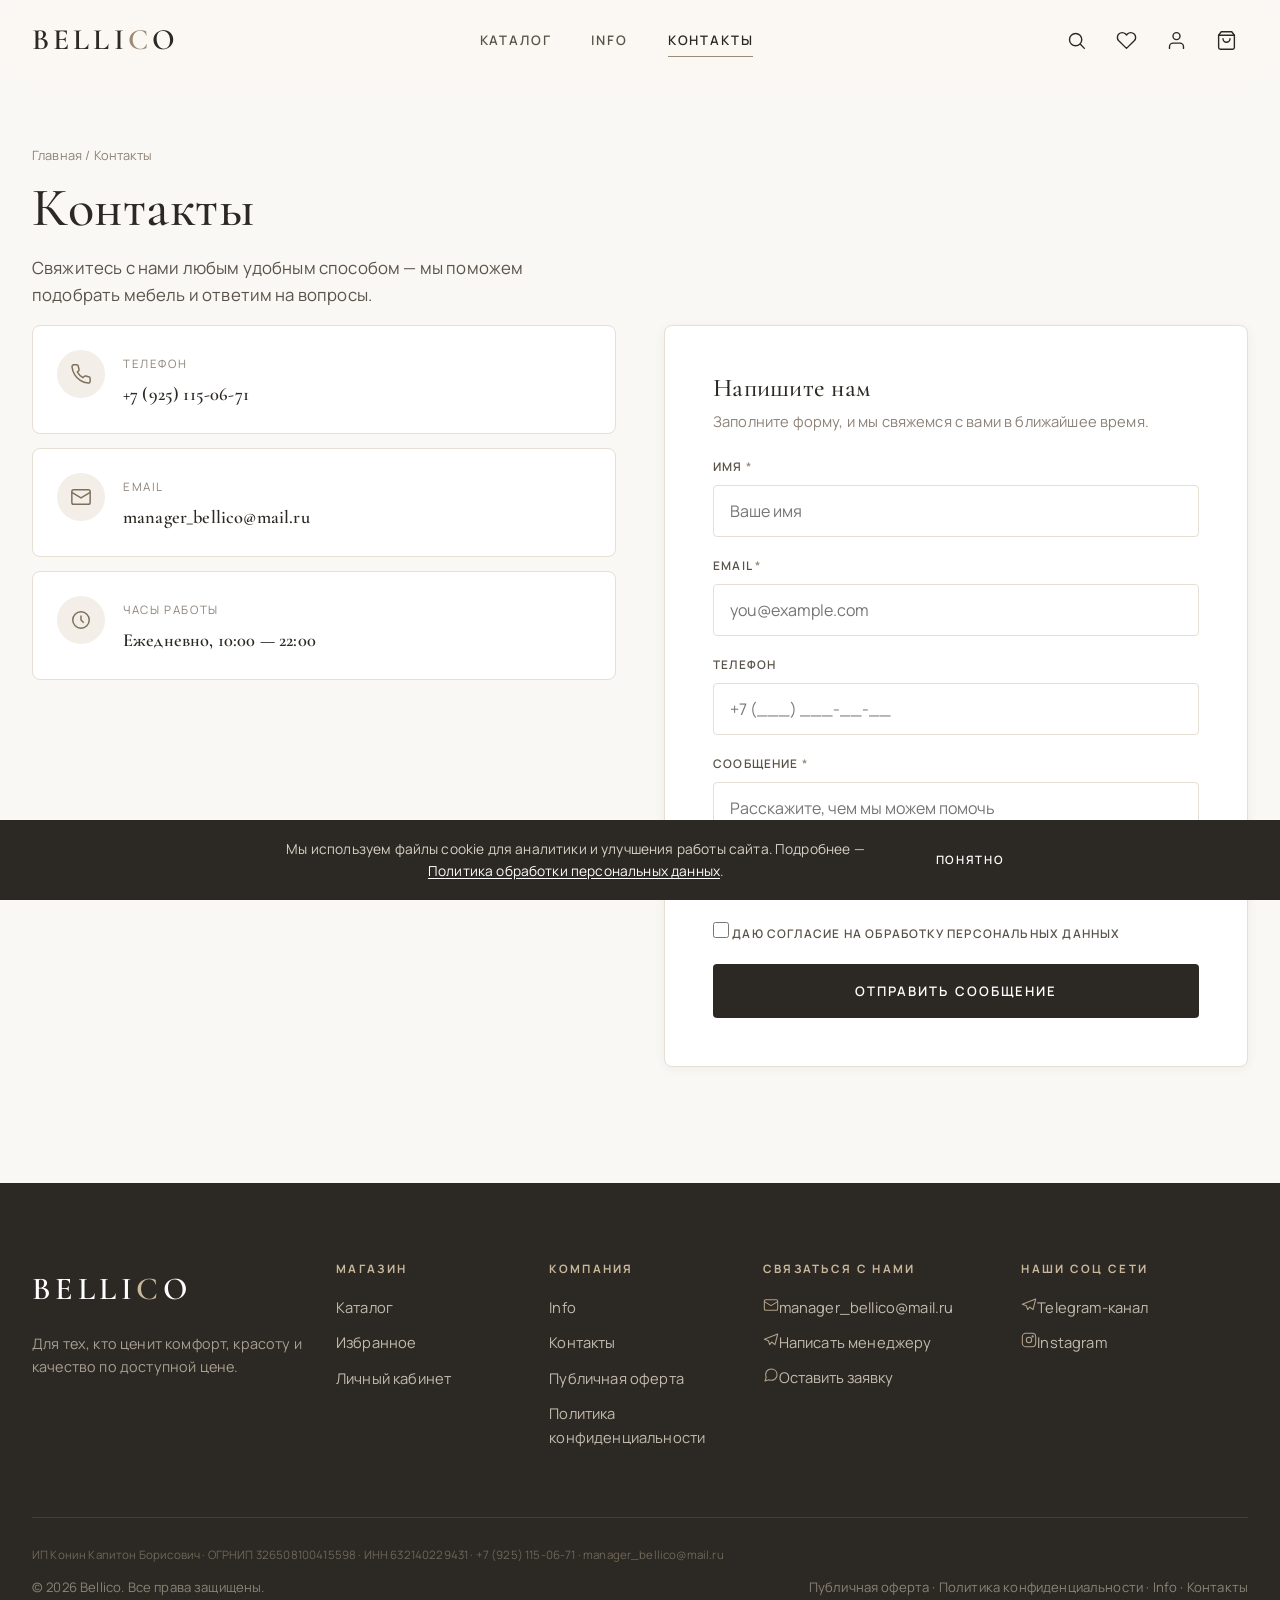
==== commit 0f0897e9: "7 pravka" ====
--- a/contacts.html
+++ b/contacts.html
@@ -71,6 +71,10 @@
               <textarea class="textarea" id="cf-message" name="cf-message" placeholder="Расскажите, чем мы можем помочь"></textarea>
               <div class="field__error"></div>
             </div>
+            <div class="field" id="cf-consent-group">
+              <label class="checkbox"><input type="checkbox" id="cf-agree-pd" name="cf-agree-pd"> <span>Даю согласие на <a href="privacy.html" target="_blank">обработку персональных данных</a></span></label>
+              <div class="field__error"></div>
+            </div>
             <button class="btn btn--block btn--lg" type="submit">Отправить сообщение</button>
           </form>
         </div>
--- a/css/styles.css
+++ b/css/styles.css
@@ -749,6 +749,20 @@
 .toast svg { width: 20px; height: 20px; color: var(--gold); flex: none; }
 
 /* ============================================================
+   COOKIE BANNER
+   ============================================================ */
+.cookie-banner {
+  position: fixed; left: 0; right: 0; bottom: 0; z-index: 1200;
+  display: flex; align-items: center; justify-content: center; gap: 20px; flex-wrap: wrap;
+  background: var(--text); color: #D9D2C7; padding: 18px 32px;
+  transform: translateY(100%); transition: transform .5s var(--ease);
+}
+.cookie-banner.is-visible { transform: none; }
+.cookie-banner p { margin: 0; font-size: 0.86rem; max-width: 640px; text-align: center; }
+.cookie-banner a { color: #fff; text-decoration: underline; text-underline-offset: 2px; }
+.cookie-banner .btn { flex: none; }
+
+/* ============================================================
    MOBILE MENU
    ============================================================ */
 .mobile-menu { position: fixed; inset: 0; z-index: 1050; visibility: hidden; }
